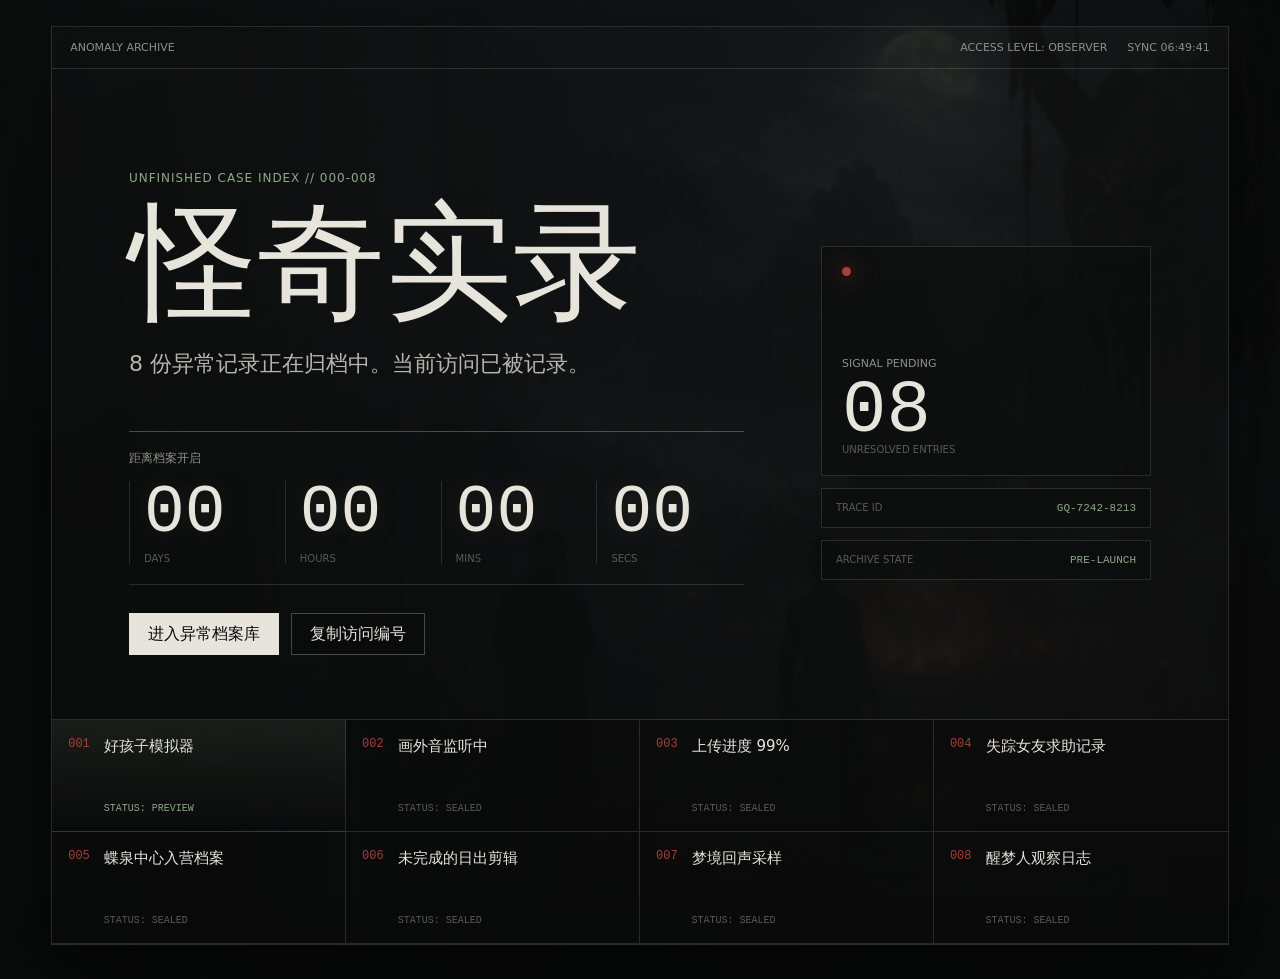
==== index.html @ 90aaa8e5 "Initial GitHub Pages site" ====
<!doctype html>
<html lang="zh-CN">
  <head>
    <meta charset="utf-8" />
    <meta name="viewport" content="width=device-width, initial-scale=1" />
    <title>怪奇实录 | 异常档案库</title>
    <meta
      name="description"
      content="《怪奇实录》上线前异常档案库样板。8 份异常记录正在归档中。"
    />
    <link rel="preload" href="./assets/archive-bg.png" as="image" />
    <link rel="stylesheet" href="./styles.css" />
  </head>
  <body>
    <div class="noise" aria-hidden="true"></div>
    <main class="site-shell">
      <section class="hero" aria-labelledby="page-title">
        <div class="system-bar">
          <span>ANOMALY ARCHIVE</span>
          <span>ACCESS LEVEL: OBSERVER</span>
          <span id="clock">SYNC --:--:--</span>
        </div>

        <div class="hero-grid">
          <div class="intro-panel">
            <p class="eyebrow">UNFINISHED CASE INDEX // 000-008</p>
            <h1 id="page-title">怪奇实录</h1>
            <p class="lede">
              8 份异常记录正在归档中。当前访问已被记录。
            </p>

            <div class="countdown" aria-label="上线倒计时">
              <span class="countdown-label">距离档案开启</span>
              <div class="countdown-grid">
                <div>
                  <strong id="days">00</strong>
                  <span>DAYS</span>
                </div>
                <div>
                  <strong id="hours">00</strong>
                  <span>HOURS</span>
                </div>
                <div>
                  <strong id="minutes">00</strong>
                  <span>MINS</span>
                </div>
                <div>
                  <strong id="seconds">00</strong>
                  <span>SECS</span>
                </div>
              </div>
            </div>

            <div class="actions">
              <button class="primary-action" type="button" id="enterArchive">
                进入异常档案库
              </button>
              <button class="ghost-action" type="button" id="copySignal">
                复制访问编号
              </button>
            </div>
          </div>

          <aside class="status-panel" aria-label="系统状态">
            <div class="monitor-card">
              <span class="dot"></span>
              <p>SIGNAL PENDING</p>
              <strong>08</strong>
              <span>UNRESOLVED ENTRIES</span>
            </div>
            <div class="thin-readout">
              <span>TRACE ID</span>
              <b id="traceId">GQ-0000-0000</b>
            </div>
            <div class="thin-readout">
              <span>ARCHIVE STATE</span>
              <b>PRE-LAUNCH</b>
            </div>
          </aside>
        </div>

        <section class="archive-index" aria-label="异常入口索引">
          <button class="case-row open" type="button" data-entry="001">
            <span>001</span>
            <b>好孩子模拟器</b>
            <em>STATUS: PREVIEW</em>
          </button>
          <button class="case-row" type="button" data-entry="002">
            <span>002</span>
            <b>画外音监听中</b>
            <em>STATUS: SEALED</em>
          </button>
          <button class="case-row" type="button" data-entry="003">
            <span>003</span>
            <b>上传进度 99%</b>
            <em>STATUS: SEALED</em>
          </button>
          <button class="case-row" type="button" data-entry="004">
            <span>004</span>
            <b>失踪女友求助记录</b>
            <em>STATUS: SEALED</em>
          </button>
          <button class="case-row" type="button" data-entry="005">
            <span>005</span>
            <b>蝶泉中心入营档案</b>
            <em>STATUS: SEALED</em>
          </button>
          <button class="case-row" type="button" data-entry="006">
            <span>006</span>
            <b>未完成的日出剪辑</b>
            <em>STATUS: SEALED</em>
          </button>
          <button class="case-row" type="button" data-entry="007">
            <span>007</span>
            <b>梦境回声采样</b>
            <em>STATUS: SEALED</em>
          </button>
          <button class="case-row" type="button" data-entry="008">
            <span>008</span>
            <b>醒梦人观察日志</b>
            <em>STATUS: SEALED</em>
          </button>
        </section>
      </section>
    </main>

    <div class="modal" id="modal" aria-hidden="true">
      <div class="modal-backdrop" data-close></div>
      <section class="modal-panel" role="dialog" aria-modal="true" aria-labelledby="modalTitle">
        <button class="modal-close" type="button" data-close aria-label="关闭">×</button>
        <p class="eyebrow" id="modalKicker">ENTRY 001</p>
        <h2 id="modalTitle">该异常尚未完成归档</h2>
        <p id="modalBody">
          请等待下一次异常同步。当前入口只开放系统预览，不开放完整记录。
        </p>
        <button class="primary-action small" type="button" data-close>确认</button>
      </section>
    </div>

    <script src="./script.js"></script>
  </body>
</html>
---- styles.css ----
:root {
  color-scheme: dark;
  --bg: #090a0a;
  --panel: rgba(12, 14, 13, 0.66);
  --ink: #e7e4dc;
  --muted: #8e918b;
  --dim: #585c57;
  --line: rgba(231, 228, 220, 0.14);
  --line-strong: rgba(231, 228, 220, 0.28);
  --red: #a64036;
  --red-soft: rgba(166, 64, 54, 0.24);
  --green: #8ea98b;
  --green-soft: rgba(142, 169, 139, 0.18);
  --shadow: rgba(0, 0, 0, 0.55);
}

* {
  box-sizing: border-box;
}

html {
  min-height: 100%;
  background: var(--bg);
}

body {
  min-height: 100vh;
  margin: 0;
  overflow-x: hidden;
  color: var(--ink);
  background:
    linear-gradient(90deg, rgba(9, 10, 10, 0.94) 0%, rgba(9, 10, 10, 0.62) 48%, rgba(9, 10, 10, 0.9) 100%),
    linear-gradient(180deg, rgba(9, 10, 10, 0.22), rgba(9, 10, 10, 0.92)),
    url("./assets/archive-bg.png") center / cover no-repeat fixed;
  font-family:
    Inter, ui-sans-serif, system-ui, -apple-system, BlinkMacSystemFont, "Segoe UI",
    "PingFang SC", "Hiragino Sans GB", "Microsoft YaHei", sans-serif;
  letter-spacing: 0;
}

button {
  font: inherit;
}

.noise {
  position: fixed;
  inset: 0;
  z-index: 1;
  pointer-events: none;
  opacity: 0.14;
  background-image:
    repeating-linear-gradient(0deg, rgba(255, 255, 255, 0.025) 0 1px, transparent 1px 4px),
    radial-gradient(circle at 18% 12%, rgba(142, 169, 139, 0.12), transparent 24rem),
    radial-gradient(circle at 86% 74%, rgba(166, 64, 54, 0.11), transparent 20rem);
  mix-blend-mode: screen;
}

.site-shell {
  position: relative;
  z-index: 2;
  width: min(1440px, 100%);
  min-height: 100vh;
  margin: 0 auto;
  padding: 26px clamp(18px, 4vw, 58px) 34px;
}

.hero {
  min-height: calc(100vh - 60px);
  display: flex;
  flex-direction: column;
  border: 1px solid var(--line);
  background:
    linear-gradient(90deg, rgba(9, 10, 10, 0.56), rgba(9, 10, 10, 0.2)),
    linear-gradient(180deg, rgba(231, 228, 220, 0.035), rgba(231, 228, 220, 0.01));
  box-shadow: 0 30px 80px var(--shadow);
  backdrop-filter: blur(1.5px);
}

.system-bar {
  display: grid;
  grid-template-columns: 1fr auto auto;
  gap: 20px;
  padding: 15px 18px;
  border-bottom: 1px solid var(--line);
  color: var(--muted);
  font-size: 11px;
  line-height: 1;
  text-transform: uppercase;
}

.hero-grid {
  flex: 1;
  display: grid;
  grid-template-columns: minmax(0, 1fr) minmax(230px, 330px);
  gap: clamp(24px, 6vw, 90px);
  align-items: center;
  padding: clamp(44px, 8vw, 104px) clamp(22px, 6vw, 86px) clamp(28px, 5vw, 64px);
}

.intro-panel {
  max-width: 760px;
}

.eyebrow {
  margin: 0 0 18px;
  color: var(--green);
  font-size: 12px;
  letter-spacing: 0.08em;
  text-transform: uppercase;
}

h1 {
  margin: 0;
  font-size: clamp(54px, 10vw, 148px);
  line-height: 0.92;
  font-weight: 500;
  letter-spacing: 0;
}

.lede {
  width: min(520px, 100%);
  margin: 24px 0 0;
  color: rgba(231, 228, 220, 0.78);
  font-size: clamp(17px, 2vw, 22px);
  line-height: 1.7;
}

.countdown {
  width: min(620px, 100%);
  margin-top: 48px;
  border-top: 1px solid var(--line-strong);
  border-bottom: 1px solid var(--line);
  padding: 18px 0 20px;
}

.countdown-label {
  display: block;
  margin-bottom: 14px;
  color: var(--muted);
  font-size: 12px;
}

.countdown-grid {
  display: grid;
  grid-template-columns: repeat(4, minmax(72px, 1fr));
  gap: 8px;
}

.countdown-grid div {
  min-width: 0;
  border-left: 1px solid var(--line);
  padding-left: 14px;
}

.countdown-grid strong {
  display: block;
  color: var(--ink);
  font-family: "SF Mono", "Roboto Mono", ui-monospace, monospace;
  font-size: clamp(34px, 6vw, 68px);
  line-height: 0.95;
  font-weight: 500;
  font-variant-numeric: tabular-nums;
  text-shadow: 0 0 24px rgba(142, 169, 139, 0.16);
}

.countdown-grid span {
  display: block;
  margin-top: 8px;
  color: var(--dim);
  font-size: 10px;
}

.actions {
  display: flex;
  flex-wrap: wrap;
  gap: 12px;
  margin-top: 28px;
}

.primary-action,
.ghost-action {
  min-height: 42px;
  border-radius: 0;
  padding: 0 18px;
  cursor: pointer;
  transition: border-color 180ms ease, background 180ms ease, transform 180ms ease;
}

.primary-action {
  border: 1px solid rgba(231, 228, 220, 0.68);
  color: #090a0a;
  background: var(--ink);
}

.primary-action:hover {
  transform: translateY(-1px);
  border-color: var(--green);
  background: #f2eee5;
}

.ghost-action {
  border: 1px solid var(--line-strong);
  color: var(--ink);
  background: rgba(9, 10, 10, 0.28);
}

.ghost-action:hover {
  border-color: var(--green);
  background: var(--green-soft);
}

.small {
  min-height: 38px;
  margin-top: 20px;
}

.status-panel {
  display: grid;
  gap: 12px;
  align-content: center;
}

.monitor-card,
.thin-readout {
  border: 1px solid var(--line);
  background: var(--panel);
}

.monitor-card {
  min-height: 230px;
  display: flex;
  flex-direction: column;
  justify-content: flex-end;
  padding: 20px;
}

.dot {
  width: 9px;
  height: 9px;
  border-radius: 999px;
  margin-bottom: auto;
  background: var(--red);
  box-shadow: 0 0 22px var(--red);
  animation: pulse 1.9s ease-in-out infinite;
}

.monitor-card p {
  margin: 0 0 8px;
  color: var(--muted);
  font-size: 11px;
}

.monitor-card strong {
  font-family: "SF Mono", "Roboto Mono", ui-monospace, monospace;
  font-size: 74px;
  line-height: 0.9;
  font-weight: 400;
}

.monitor-card span:last-child,
.thin-readout span {
  color: var(--dim);
  font-size: 10px;
}

.thin-readout {
  display: flex;
  justify-content: space-between;
  gap: 14px;
  padding: 13px 14px;
}

.thin-readout b {
  color: var(--green);
  font-family: "SF Mono", "Roboto Mono", ui-monospace, monospace;
  font-size: 11px;
  font-weight: 400;
}

.archive-index {
  display: grid;
  grid-template-columns: repeat(4, minmax(0, 1fr));
  border-top: 1px solid var(--line);
}

.case-row {
  position: relative;
  min-height: 112px;
  overflow: hidden;
  display: grid;
  grid-template-columns: auto 1fr;
  grid-template-rows: auto 1fr;
  gap: 8px 14px;
  align-items: start;
  border: 0;
  border-right: 1px solid var(--line);
  border-bottom: 1px solid var(--line);
  padding: 17px 16px;
  color: var(--muted);
  text-align: left;
  background: rgba(9, 10, 10, 0.48);
  cursor: pointer;
}

.case-row:nth-child(4n) {
  border-right: 0;
}

.case-row::before {
  content: "";
  position: absolute;
  inset: 0;
  transform: translateX(-100%);
  background: linear-gradient(90deg, transparent, rgba(231, 228, 220, 0.08), transparent);
  transition: transform 520ms ease;
}

.case-row:hover::before {
  transform: translateX(100%);
}

.case-row span {
  color: var(--red);
  font-family: "SF Mono", "Roboto Mono", ui-monospace, monospace;
  font-size: 12px;
}

.case-row b {
  color: var(--ink);
  font-size: 15px;
  font-weight: 500;
}

.case-row em {
  grid-column: 2;
  align-self: end;
  color: var(--dim);
  font-family: "SF Mono", "Roboto Mono", ui-monospace, monospace;
  font-size: 10px;
  font-style: normal;
}

.case-row.open {
  background: linear-gradient(180deg, rgba(142, 169, 139, 0.11), rgba(9, 10, 10, 0.46));
}

.case-row.open em {
  color: var(--green);
}

.modal {
  position: fixed;
  inset: 0;
  z-index: 5;
  display: none;
  align-items: center;
  justify-content: center;
  padding: 20px;
}

.modal.is-open {
  display: flex;
}

.modal-backdrop {
  position: absolute;
  inset: 0;
  background: rgba(0, 0, 0, 0.72);
  backdrop-filter: blur(5px);
}

.modal-panel {
  position: relative;
  width: min(520px, 100%);
  border: 1px solid var(--line-strong);
  padding: 26px;
  background:
    linear-gradient(180deg, rgba(231, 228, 220, 0.04), transparent),
    rgba(10, 11, 11, 0.96);
  box-shadow: 0 28px 80px rgba(0, 0, 0, 0.7);
}

.modal-panel h2 {
  margin: 0;
  font-size: 28px;
  font-weight: 500;
}

.modal-panel p:not(.eyebrow) {
  margin: 16px 0 0;
  color: var(--muted);
  line-height: 1.8;
}

.modal-close {
  position: absolute;
  top: 12px;
  right: 12px;
  width: 34px;
  height: 34px;
  border: 1px solid var(--line);
  color: var(--ink);
  background: transparent;
  cursor: pointer;
}

@keyframes pulse {
  0%,
  100% {
    opacity: 0.46;
  }
  50% {
    opacity: 1;
  }
}

@media (max-width: 980px) {
  .hero-grid {
    grid-template-columns: 1fr;
  }

  .status-panel {
    grid-template-columns: 1fr 1fr;
  }

  .monitor-card {
    grid-column: 1 / -1;
    min-height: 150px;
  }

  .archive-index {
    grid-template-columns: repeat(2, minmax(0, 1fr));
  }

  .case-row:nth-child(4n) {
    border-right: 1px solid var(--line);
  }

  .case-row:nth-child(2n) {
    border-right: 0;
  }
}

@media (max-width: 640px) {
  .site-shell {
    padding: 0;
  }

  .hero {
    min-height: 100vh;
    border-left: 0;
    border-right: 0;
  }

  .system-bar {
    grid-template-columns: 1fr;
    gap: 9px;
  }

  .hero-grid {
    padding: 42px 18px 28px;
  }

  h1 {
    font-size: 64px;
  }

  .countdown-grid {
    grid-template-columns: repeat(2, minmax(0, 1fr));
    row-gap: 16px;
  }

  .actions {
    display: grid;
  }

  .status-panel,
  .archive-index {
    grid-template-columns: 1fr;
  }

  .case-row,
  .case-row:nth-child(4n),
  .case-row:nth-child(2n) {
    border-right: 0;
  }
}
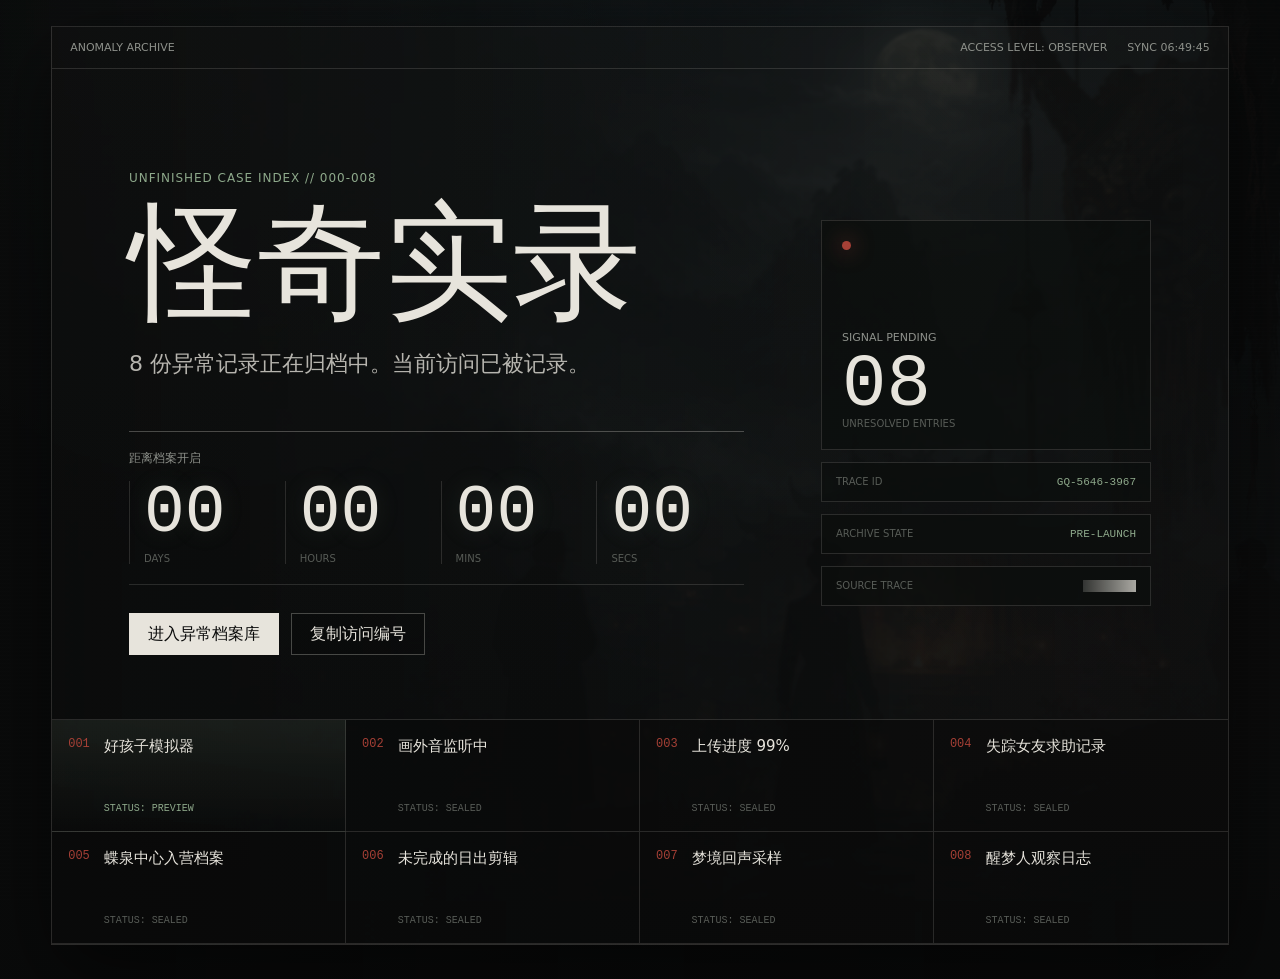
==== commit c010e581: "Add hidden Tzelem truth page" ====
--- a/index.html
+++ b/index.html
@@ -76,6 +76,10 @@
               <span>ARCHIVE STATE</span>
               <b>PRE-LAUNCH</b>
             </div>
+            <a class="thin-readout hidden-gateway" href="./zelun.html" aria-label="打开被遮蔽的来源档案">
+              <span>SOURCE TRACE</span>
+              <b>REDACTED</b>
+            </a>
           </aside>
         </div>
 
--- a/styles.css
+++ b/styles.css
@@ -270,11 +270,41 @@
   padding: 13px 14px;
 }
 
+.hidden-gateway {
+  position: relative;
+  text-decoration: none;
+  cursor: crosshair;
+}
+
+.hidden-gateway b {
+  color: transparent;
+  background: linear-gradient(90deg, rgba(231, 228, 220, 0.18), rgba(231, 228, 220, 0.72));
+  text-shadow: none;
+}
+
+.hidden-gateway:hover {
+  border-color: rgba(166, 64, 54, 0.48);
+  background: rgba(166, 64, 54, 0.08);
+}
+
+.hidden-gateway:hover b {
+  color: var(--red);
+  background: transparent;
+}
+
 .thin-readout b {
   color: var(--green);
   font-family: "SF Mono", "Roboto Mono", ui-monospace, monospace;
   font-size: 11px;
   font-weight: 400;
+}
+
+.hidden-gateway b {
+  color: transparent;
+}
+
+.hidden-gateway:hover b {
+  color: var(--red);
 }
 
 .archive-index {
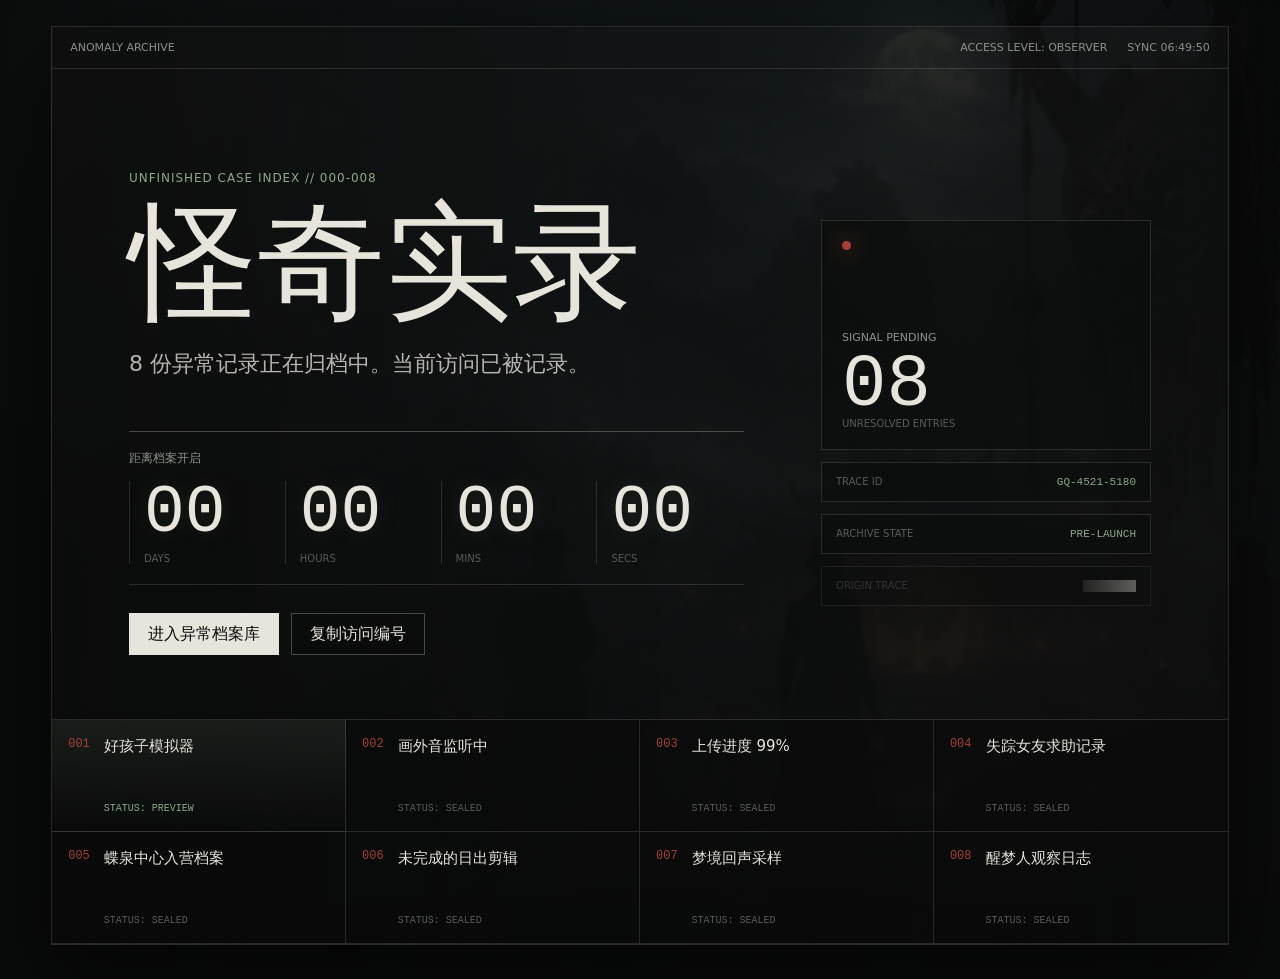
==== commit 0267fc7d: "Refine hidden Tzelem reveal" ====
--- a/index.html
+++ b/index.html
@@ -77,7 +77,7 @@
               <b>PRE-LAUNCH</b>
             </div>
             <a class="thin-readout hidden-gateway" href="./zelun.html" aria-label="打开被遮蔽的来源档案">
-              <span>SOURCE TRACE</span>
+              <span>ORIGIN TRACE</span>
               <b>REDACTED</b>
             </a>
           </aside>
--- a/styles.css
+++ b/styles.css
@@ -272,24 +272,56 @@
 
 .hidden-gateway {
   position: relative;
+  overflow: hidden;
+  opacity: 0.58;
   text-decoration: none;
   cursor: crosshair;
-}
-
-.hidden-gateway b {
-  color: transparent;
-  background: linear-gradient(90deg, rgba(231, 228, 220, 0.18), rgba(231, 228, 220, 0.72));
-  text-shadow: none;
+  isolation: isolate;
+  transition: opacity 180ms ease, border-color 180ms ease, background 180ms ease;
+}
+
+.hidden-gateway::before {
+  content: "";
+  position: absolute;
+  inset: 0;
+  z-index: -1;
+  transform: translateX(-105%);
+  background: linear-gradient(90deg, transparent, rgba(166, 64, 54, 0.22), transparent);
+  transition: transform 620ms ease;
+}
+
+.hidden-gateway::after {
+  content: "SOURCE NOT DECLARED";
+  position: absolute;
+  right: 14px;
+  bottom: 3px;
+  color: rgba(166, 64, 54, 0);
+  font-family: "SF Mono", "Roboto Mono", ui-monospace, monospace;
+  font-size: 8px;
+  transition: color 180ms ease;
+}
+
+.hidden-gateway span {
+  color: rgba(231, 228, 220, 0.28);
 }
 
 .hidden-gateway:hover {
-  border-color: rgba(166, 64, 54, 0.48);
-  background: rgba(166, 64, 54, 0.08);
-}
-
-.hidden-gateway:hover b {
-  color: var(--red);
-  background: transparent;
+  opacity: 1;
+  border-color: rgba(166, 64, 54, 0.64);
+  background: rgba(166, 64, 54, 0.075);
+  box-shadow: inset 0 0 0 1px rgba(166, 64, 54, 0.13);
+}
+
+.hidden-gateway:hover::before {
+  transform: translateX(105%);
+}
+
+.hidden-gateway:hover::after {
+  color: rgba(166, 64, 54, 0.82);
+}
+
+.hidden-gateway:hover span {
+  color: rgba(231, 228, 220, 0.72);
 }
 
 .thin-readout b {
@@ -301,10 +333,15 @@
 
 .hidden-gateway b {
   color: transparent;
+  position: relative;
+  background: linear-gradient(90deg, rgba(231, 228, 220, 0.16), rgba(231, 228, 220, 0.64));
+  text-shadow: none;
 }
 
 .hidden-gateway:hover b {
   color: var(--red);
+  background: transparent;
+  text-shadow: 0 0 14px rgba(166, 64, 54, 0.42);
 }
 
 .archive-index {
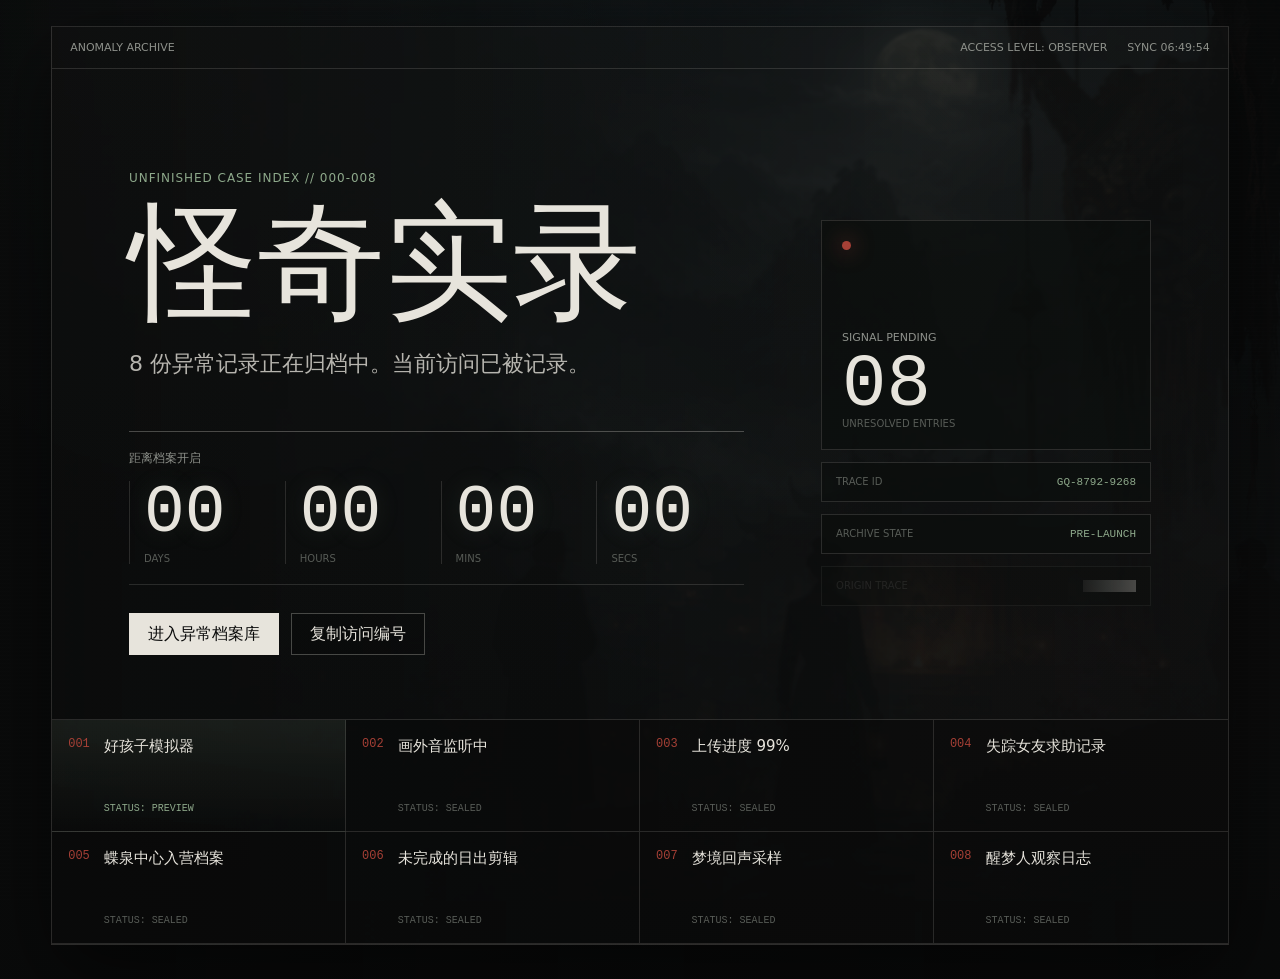
==== commit caaaf7c4: "Add secret origin gateway" ====
--- a/index.html
+++ b/index.html
@@ -76,7 +76,12 @@
               <span>ARCHIVE STATE</span>
               <b>PRE-LAUNCH</b>
             </div>
-            <a class="thin-readout hidden-gateway" href="./zelun.html" aria-label="打开被遮蔽的来源档案">
+            <a
+              class="thin-readout hidden-gateway"
+              id="hiddenGateway"
+              href="./zelun.html"
+              aria-label="打开被遮蔽的来源档案"
+            >
               <span>ORIGIN TRACE</span>
               <b>REDACTED</b>
             </a>
@@ -141,6 +146,14 @@
       </section>
     </div>
 
+    <div class="gateway-sequence" id="gatewaySequence" aria-hidden="true">
+      <div class="gateway-frame">
+        <span>UNLISTED NODE</span>
+        <b>SOURCE TRACE RECOVERING</b>
+        <em>校验残片：0127 / 连接镜像：不稳定 / 访问记录：已写入</em>
+      </div>
+    </div>
+
     <script src="./script.js"></script>
   </body>
 </html>
--- a/styles.css
+++ b/styles.css
@@ -273,7 +273,7 @@
 .hidden-gateway {
   position: relative;
   overflow: hidden;
-  opacity: 0.58;
+  opacity: 0.42;
   text-decoration: none;
   cursor: crosshair;
   isolation: isolate;
@@ -291,7 +291,7 @@
 }
 
 .hidden-gateway::after {
-  content: "SOURCE NOT DECLARED";
+  content: "NO PUBLIC ROUTE";
   position: absolute;
   right: 14px;
   bottom: 3px;
@@ -302,25 +302,30 @@
 }
 
 .hidden-gateway span {
-  color: rgba(231, 228, 220, 0.28);
-}
-
-.hidden-gateway:hover {
+  color: rgba(231, 228, 220, 0.22);
+}
+
+.hidden-gateway:hover,
+.hidden-gateway:focus-visible {
   opacity: 1;
   border-color: rgba(166, 64, 54, 0.64);
   background: rgba(166, 64, 54, 0.075);
   box-shadow: inset 0 0 0 1px rgba(166, 64, 54, 0.13);
-}
-
-.hidden-gateway:hover::before {
+  outline: 0;
+}
+
+.hidden-gateway:hover::before,
+.hidden-gateway:focus-visible::before {
   transform: translateX(105%);
 }
 
-.hidden-gateway:hover::after {
+.hidden-gateway:hover::after,
+.hidden-gateway:focus-visible::after {
   color: rgba(166, 64, 54, 0.82);
 }
 
-.hidden-gateway:hover span {
+.hidden-gateway:hover span,
+.hidden-gateway:focus-visible span {
   color: rgba(231, 228, 220, 0.72);
 }
 
@@ -338,10 +343,59 @@
   text-shadow: none;
 }
 
-.hidden-gateway:hover b {
+.hidden-gateway:hover b,
+.hidden-gateway:focus-visible b {
   color: var(--red);
   background: transparent;
   text-shadow: 0 0 14px rgba(166, 64, 54, 0.42);
+}
+
+.gateway-sequence {
+  position: fixed;
+  inset: 0;
+  z-index: 8;
+  display: none;
+  place-items: center;
+  padding: 22px;
+  color: var(--ink);
+  background:
+    repeating-linear-gradient(0deg, rgba(255, 255, 255, 0.035) 0 1px, transparent 1px 5px),
+    rgba(3, 4, 4, 0.92);
+}
+
+.gateway-sequence.is-active {
+  display: grid;
+  animation: gatewayFade 1.6s ease forwards;
+}
+
+.gateway-frame {
+  width: min(520px, 100%);
+  border: 1px solid rgba(166, 64, 54, 0.42);
+  padding: 24px;
+  background:
+    linear-gradient(180deg, rgba(166, 64, 54, 0.11), transparent),
+    rgba(9, 10, 10, 0.88);
+  box-shadow: 0 0 80px rgba(166, 64, 54, 0.14);
+}
+
+.gateway-frame span,
+.gateway-frame em {
+  display: block;
+  color: var(--dim);
+  font-family: "SF Mono", "Roboto Mono", ui-monospace, monospace;
+  font-size: 10px;
+  font-style: normal;
+}
+
+.gateway-frame b {
+  display: block;
+  margin: 12px 0 16px;
+  color: var(--red);
+  font-family: "SF Mono", "Roboto Mono", ui-monospace, monospace;
+  font-size: clamp(22px, 5vw, 42px);
+  font-weight: 400;
+  line-height: 1;
+  text-shadow: 0 0 24px rgba(166, 64, 54, 0.42);
 }
 
 .archive-index {
@@ -481,6 +535,19 @@
   }
 }
 
+@keyframes gatewayFade {
+  0% {
+    opacity: 0;
+  }
+  18%,
+  78% {
+    opacity: 1;
+  }
+  100% {
+    opacity: 0.86;
+  }
+}
+
 @media (max-width: 980px) {
   .hero-grid {
     grid-template-columns: 1fr;
